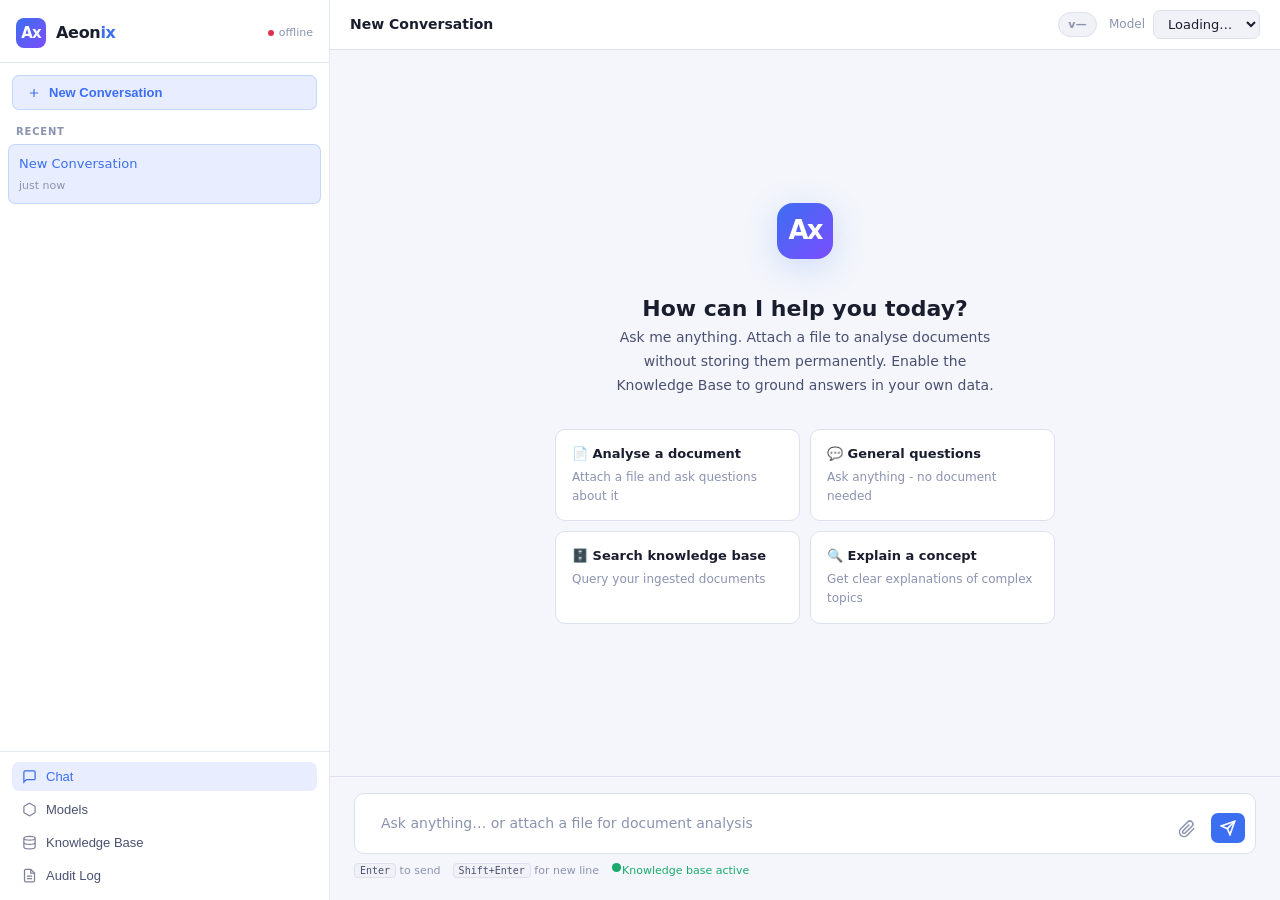
==== crates/maranode-api/src/ui/index.html @ 61156254 "init" ====
<!DOCTYPE html>
<html lang="en">
<head>
<meta charset="UTF-8">
<meta name="viewport" content="width=device-width, initial-scale=1.0">
<title>Maranode</title>
<style>
*, *::before, *::after { box-sizing: border-box; margin: 0; padding: 0; }

:root {
  --bg:         #f4f6fb;
  --sidebar:    #ffffff;
  --surface:    #ffffff;
  --surface2:   #f0f2f7;
  --surface3:   #e8ecf5;
  --border:     #dde1ee;
  --border2:    #e4e8f2;
  --accent:     #3b6ef0;
  --accent-dim: #e8eeff;
  --accent-glow:rgba(59,110,240,0.12);
  --purple:     #7c4dff;
  --purple-dim: #ede8ff;
  --text:       #1a1d2e;
  --text-dim:   #8b93b0;
  --text-mid:   #4a5070;
  --green:      #1aaa6b;
  --green-dim:  rgba(26,170,107,0.10);
  --red:        #e03050;
  --red-dim:    rgba(224,48,80,0.10);
  --yellow:     #d48a00;
  --yellow-dim: rgba(212,138,0,0.10);
  --mono:       'JetBrains Mono','Fira Code','Consolas',monospace;
  --sans:       system-ui,-apple-system,'Segoe UI',sans-serif;
  --r:          10px;
  --r-sm:       7px;
}

body {
  background: var(--bg);
  color: var(--text);
  font-family: var(--sans);
  font-size: 14px;
  line-height: 1.6;
  display: flex;
  height: 100vh;
  overflow: hidden;
}

::-webkit-scrollbar { width: 5px; height: 5px; }
::-webkit-scrollbar-track { background: transparent; }
::-webkit-scrollbar-thumb { background: var(--border); border-radius: 3px; }
::-webkit-scrollbar-thumb:hover { background: var(--border2); filter: brightness(1.4); }

#sidebar {
  width: 330px;
  min-width: 260px;
  background: var(--sidebar);
  border-right: 1px solid var(--border2);
  display: flex;
  flex-direction: column;
  height: 100vh;
  overflow: hidden;
}

#sidebar-brand {
  display: flex;
  align-items: center;
  gap: 10px;
  padding: 18px 16px 14px;
  border-bottom: 1px solid var(--border2);
}
#sidebar-logo {
  width: 30px; height: 30px;
  background: linear-gradient(135deg, var(--accent), var(--purple));
  border-radius: 8px;
  display: flex; align-items: center; justify-content: center;
  font-size: 15px; font-weight: 800; color: #fff;
  letter-spacing: -1px; flex-shrink: 0;
}
#sidebar-brand h1 {
  font-size: 16px; font-weight: 700; color: var(--text); letter-spacing: -0.3px;
}
#sidebar-brand h1 span { color: var(--accent); }
#sidebar-status {
  margin-left: auto; display: flex; align-items: center; gap: 5px;
  font-size: 11px; color: var(--text-dim);
}
#status-dot {
  width: 6px; height: 6px; border-radius: 50%; background: var(--text-dim);
  transition: background 0.3s;
}
#status-dot.ok  { background: var(--green); box-shadow: 0 0 6px var(--green); }
#status-dot.err { background: var(--red); }

#new-chat-btn {
  margin: 12px 12px 8px;
  padding: 9px 14px;
  background: var(--accent-dim);
  border: 1px solid rgba(91,142,247,0.25);
  border-radius: var(--r-sm);
  color: var(--accent);
  font-size: 13px; font-weight: 600;
  cursor: pointer;
  display: flex; align-items: center; gap: 8px;
  transition: background 0.15s, border-color 0.15s;
  width: calc(100% - 24px);
}
#new-chat-btn:hover {
  background: rgba(91,142,247,0.2);
  border-color: rgba(91,142,247,0.4);
}
#new-chat-btn svg { flex-shrink: 0; }

#conv-list-label {
  padding: 6px 16px 4px;
  font-size: 10px; font-weight: 700; letter-spacing: 0.8px;
  text-transform: uppercase; color: var(--text-dim);
}

#conv-list {
  flex: 1; overflow-y: auto; padding: 0 8px 8px;
}

.conv-item {
  padding: 9px 10px;
  border-radius: var(--r-sm);
  cursor: pointer;
  display: grid;
  grid-template-columns: 1fr auto;
  grid-template-rows: auto auto;
  gap: 2px 6px;
  transition: background 0.12s;
  margin-bottom: 2px;
  position: relative;
}
.conv-item:hover { background: var(--surface2); }
.conv-item.active {
  background: var(--accent-dim);
  border: 1px solid rgba(59,110,240,0.2);
}
.conv-title {
  font-size: 13px; font-weight: 500; color: var(--text);
  white-space: nowrap; overflow: hidden; text-overflow: ellipsis;
  grid-column: 1; grid-row: 1;
}
.conv-item.active .conv-title { color: var(--accent); }
.conv-meta {
  font-size: 11px; color: var(--text-dim);
  display: flex; align-items: center; gap: 6px;
  grid-column: 1; grid-row: 2;
}
.conv-del {
  grid-column: 2; grid-row: 1 / 3;
  align-self: center;
  background: none; border: none; cursor: pointer;
  color: var(--text-dim); font-size: 13px; line-height: 1;
  padding: 2px 4px; border-radius: 4px;
  opacity: 0; transition: opacity 0.15s, color 0.15s;
}
.conv-item:hover .conv-del { opacity: 1; }
.conv-del:hover { color: var(--red); }

#sidebar-footer {
  border-top: 1px solid var(--border2);
  padding: 10px 12px;
  display: flex; flex-direction: column; gap: 4px;
}
.sidebar-nav-btn {
  padding: 7px 10px;
  border-radius: var(--r-sm);
  cursor: pointer;
  display: flex; align-items: center; gap: 9px;
  color: var(--text-mid); font-size: 13px;
  background: none; border: none;
  transition: background 0.12s, color 0.12s;
  width: 100%; text-align: left;
}
.sidebar-nav-btn:hover { background: var(--surface2); color: var(--text); }
.sidebar-nav-btn.active { color: var(--accent); background: var(--accent-dim); }
.sidebar-nav-btn svg { opacity: 0.7; flex-shrink: 0; }
.sidebar-nav-btn.active svg { opacity: 1; }

#main {
  flex: 1; display: flex; flex-direction: column; overflow: hidden;
  min-width: 0;
}

#topbar {
  height: 50px; min-height: 50px;
  display: flex; align-items: center;
  padding: 0 20px; gap: 12px;
  background: var(--surface);
  border-bottom: 1px solid var(--border);
  flex-shrink: 0;
}
#topbar-title {
  font-size: 14px; font-weight: 600; color: var(--text);
  flex: 1; min-width: 0; white-space: nowrap; overflow: hidden; text-overflow: ellipsis;
}
#topbar-badges { display: flex; align-items: center; gap: 8px; }
.badge {
  padding: 3px 9px; border-radius: 20px; font-size: 11px; font-weight: 700;
  letter-spacing: 0.3px;
}
.badge.airgap  { background: var(--accent-dim); color: var(--accent); display: none; }
.badge.rag-on  { background: var(--green-dim); color: var(--green); display: none; }
.badge.version { background: var(--surface2); color: var(--text-dim); border: 1px solid var(--border); }
#model-selector-wrap { display: flex; align-items: center; gap: 8px; }
#model-selector-wrap label { font-size: 12px; color: var(--text-dim); white-space: nowrap; }
#topbar-model {
  background: var(--surface2); border: 1px solid var(--border);
  border-radius: var(--r-sm); color: var(--text);
  padding: 5px 10px; font-size: 13px; font-family: inherit;
  outline: none; cursor: pointer;
  transition: border-color 0.15s;
}
#topbar-model:focus { border-color: var(--accent); }


.page { display: none; flex: 1; overflow: hidden; flex-direction: column; }
.page.active { display: flex; }

#page-chat { flex-direction: row; }

#chat-area {
  flex: 1; display: flex; flex-direction: column; overflow: hidden;
}

#messages {
  flex: 1; overflow-y: auto;
  padding: 24px 0;
  display: flex; flex-direction: column; gap: 6px;
}

.msg-row {
  display: flex; padding: 0 24px;
  animation: fadeUp 0.2s ease;
}
@keyframes fadeUp {
  from { opacity: 0; transform: translateY(6px); }
  to   { opacity: 1; transform: translateY(0); }
}
.msg-row.user   { justify-content: flex-end; }
.msg-row.assist { justify-content: flex-start; }

.bubble {
  max-width: 60%; padding: 7px 11px;
  font-size: 13.5px; line-height: 1.45;
  word-break: break-word; white-space: pre-wrap;
  position: relative;
}
.msg-row.user   .bubble {
  background: linear-gradient(135deg, var(--accent), #5b8cff);
  color: #ffffff;
  border-radius: 16px 16px 4px 16px;
  border: none;
  box-shadow: 0 1px 4px rgba(74,144,226,0.18);
}
.msg-row.assist .bubble {
  background: var(--surface);
  color: var(--text);
  border-radius: 16px 16px 16px 4px;
  border: none;
  box-shadow: 0 1px 3px rgba(0,0,0,0.08);
}

.sources {
  margin-top: 10px; padding-top: 10px;
  border-top: 1px solid var(--border);
  display: flex; flex-direction: column; gap: 4px;
}
.source-item {
  font-size: 11px; color: var(--text-dim);
  display: flex; align-items: baseline; gap: 6px;
}
.source-idx {
  background: var(--accent-dim); color: var(--accent);
  border-radius: 4px; padding: 1px 5px; font-size: 10px; font-weight: 700;
  flex-shrink: 0;
}

.status-row {
  display: flex; padding: 0 24px; align-items: center; gap: 10px;
}
.status-bubble {
  background: var(--surface2); border: 1px solid var(--border);
  border-radius: 14px; padding: 7px 12px;
  display: inline-flex; align-items: center; gap: 8px;
  font-size: 13px; color: var(--text-mid);
}
.spinner {
  width: 13px; height: 13px; border-radius: 50%;
  border: 2px solid var(--border);
  border-top-color: var(--accent);
  animation: spin 0.7s linear infinite; flex-shrink: 0;
}
@keyframes spin { to { transform: rotate(360deg); } }
.status-steps, .status-step, .step-dot { display: none; }
.status-step.done, .status-step.active {
  box-shadow: 0 0 6px var(--accent);
  animation: pulse 1s ease-in-out infinite;
}
@keyframes pulse { 0%,100%{opacity:1} 50%{opacity:0.4} }

#input-area {
  flex-shrink: 0; padding: 16px 24px 20px;
  border-top: 1px solid var(--border);
  background: var(--bg);
}

#attachment-bar {
  display: none; align-items: center; gap: 8px;
  padding: 8px 12px; margin-bottom: 10px;
  background: var(--accent-dim); border: 1px solid rgba(91,142,247,0.25);
  border-radius: var(--r-sm); font-size: 13px; color: var(--accent);
}
#attachment-bar.show { display: flex; }
#attachment-bar svg { flex-shrink: 0; opacity: 0.8; }
#attachment-filename { flex: 1; font-weight: 500; }
#attachment-remove {
  background: none; border: none; color: var(--accent);
  cursor: pointer; opacity: 0.6; font-size: 16px; line-height: 1;
  padding: 0 2px; transition: opacity 0.15s;
}
#attachment-remove:hover { opacity: 1; }

#input-box {
  display: flex; gap: 10px; align-items: flex-end;
  background: var(--surface);
  border: 1px solid var(--border);
  border-radius: var(--r);
  padding: 10px 10px 10px 14px;
  transition: border-color 0.2s, box-shadow 0.2s;
}
#input-box:focus-within {
  border-color: var(--accent);
  box-shadow: 0 0 0 3px var(--accent-glow);
}

#chat-input {
  flex: 1; background: none; border: none; outline: none;
  color: var(--text); font-family: inherit; font-size: 14px;
  line-height: 1.5; resize: none; min-height: 24px; max-height: 160px;
}
#chat-input::placeholder { color: var(--text-dim); }

.icon-btn {
  background: none; border: none; cursor: pointer;
  color: var(--text-dim); padding: 5px;
  border-radius: var(--r-sm);
  display: flex; align-items: center; justify-content: center;
  transition: color 0.15s, background 0.15s; flex-shrink: 0;
}
.icon-btn:hover { color: var(--text); background: var(--surface2); }
.icon-btn.active { color: var(--accent); }

#send-btn {
  background: var(--accent); border: none; cursor: pointer;
  color: #fff; padding: 7px 9px;
  border-radius: var(--r-sm);
  display: flex; align-items: center;
  transition: opacity 0.15s, transform 0.1s; flex-shrink: 0;
}
#send-btn:hover  { opacity: 0.88; }
#send-btn:active { transform: scale(0.95); }
#send-btn:disabled { opacity: 0.35; cursor: not-allowed; transform: none; }

#input-hint {
  margin-top: 8px; font-size: 11px; color: var(--text-dim);
  display: flex; align-items: center; gap: 12px;
}
kbd {
  background: var(--surface2); border: 1px solid var(--border);
  border-radius: 4px; padding: 1px 5px; font-size: 10px;
  font-family: var(--mono); color: var(--text-mid);
}

#file-input { display: none; }

.page-inner {
  flex: 1; overflow-y: auto; padding: 28px 32px;
  display: flex; flex-direction: column; gap: 20px;
}
.page-header {
  display: flex; align-items: center; justify-content: space-between;
  flex-shrink: 0;
}
.page-header h2 { font-size: 20px; font-weight: 700; color: var(--text); }
.page-header p  { font-size: 13px; color: var(--text-mid); margin-top: 3px; }

.card {
  background: var(--surface); border: 1px solid var(--border);
  border-radius: var(--r); overflow: hidden;
}
.card-header {
  padding: 14px 18px;
  border-bottom: 1px solid var(--border);
  display: flex; align-items: center; justify-content: space-between;
}
.card-header h3 { font-size: 13px; font-weight: 600; color: var(--text); }
.card-body { padding: 18px; }

table { width: 100%; border-collapse: collapse; font-size: 13px; }
th {
  text-align: left; padding: 10px 14px;
  color: var(--text-dim); font-size: 11px; font-weight: 700;
  text-transform: uppercase; letter-spacing: 0.5px;
  border-bottom: 1px solid var(--border);
  background: var(--surface2);
}
td { padding: 12px 14px; border-bottom: 1px solid var(--border2); vertical-align: middle; }
tr:last-child td { border-bottom: none; }
tr:hover td { background: rgba(255,255,255,0.015); }
.mono { font-family: var(--mono); font-size: 12px; }

input[type=text], textarea, select {
  background: var(--surface2); border: 1px solid var(--border);
  border-radius: var(--r-sm); color: var(--text);
  padding: 9px 12px; font-size: 13px; font-family: inherit; width: 100%;
  outline: none; transition: border-color 0.15s, box-shadow 0.15s;
}
input[type=text]:focus, textarea:focus, select:focus {
  border-color: var(--accent);
  box-shadow: 0 0 0 3px var(--accent-glow);
}
label.field-label {
  font-size: 11px; font-weight: 700; color: var(--text-dim);
  text-transform: uppercase; letter-spacing: 0.6px;
  display: block; margin-bottom: 5px;
}

.btn {
  border: none; border-radius: var(--r-sm);
  padding: 8px 16px; font-size: 13px; font-weight: 600;
  cursor: pointer; display: inline-flex; align-items: center; gap: 7px;
  transition: opacity 0.15s, transform 0.1s;
}
.btn:active { transform: scale(0.97); }
.btn:disabled { opacity: 0.4; cursor: not-allowed; transform: none; }
.btn-primary { background: var(--accent); color: #fff; }
.btn-primary:hover { opacity: 0.88; }
.btn-secondary {
  background: var(--surface2); color: var(--text);
  border: 1px solid var(--border);
}
.btn-secondary:hover { background: var(--surface3); }
.btn-danger { background: transparent; color: var(--red); border: 1px solid var(--red); }
.btn-danger:hover { background: var(--red-dim); }

.tag {
  display: inline-flex; align-items: center;
  padding: 2px 8px; border-radius: 20px;
  font-size: 11px; font-weight: 700; font-family: var(--mono);
  background: var(--surface2); color: var(--text-dim);
  border: 1px solid var(--border);
}
.tag.green  { background: var(--green-dim);  color: var(--green);  border-color: rgba(54,201,138,0.2); }
.tag.blue   { background: var(--accent-dim); color: var(--accent); border-color: rgba(91,142,247,0.2); }
.tag.yellow { background: var(--yellow-dim); color: var(--yellow); border-color: rgba(240,184,74,0.2); }
.tag.red    { background: var(--red-dim);    color: var(--red);    border-color: rgba(240,93,110,0.2); }
.tag.purple { background: var(--purple-dim); color: var(--purple); border-color: rgba(167,123,247,0.2); }

.empty-state {
  text-align: center; padding: 48px 24px;
  display: flex; flex-direction: column; align-items: center; gap: 10px;
}
.empty-state svg { opacity: 0.25; }
.empty-state p { color: var(--text-dim); font-size: 13px; }

#welcome {
  flex: 1; display: flex; flex-direction: column;
  align-items: center; justify-content: center;
  padding: 32px 24px; gap: 32px;
  text-align: center;
}
#welcome-logo {
  width: 56px; height: 56px;
  background: linear-gradient(135deg, var(--accent), var(--purple));
  border-radius: 16px;
  display: flex; align-items: center; justify-content: center;
  font-size: 26px; font-weight: 900; color: #fff; letter-spacing: -2px;
  box-shadow: 0 8px 32px rgba(91,142,247,0.25);
}
#welcome h2 { font-size: 22px; font-weight: 700; color: var(--text); }
#welcome p  { font-size: 14px; color: var(--text-mid); max-width: 380px; line-height: 1.7; }
#welcome-suggestions {
  display: grid; grid-template-columns: 1fr 1fr; gap: 10px; max-width: 500px; width: 100%;
}
.suggestion {
  background: var(--surface); border: 1px solid var(--border);
  border-radius: var(--r); padding: 14px 16px;
  text-align: left; cursor: pointer;
  transition: border-color 0.15s, background 0.15s;
  display: flex; flex-direction: column; gap: 3px;
}
.suggestion:hover { border-color: var(--accent); background: var(--surface2); }
.suggestion strong { font-size: 13px; color: var(--text); font-weight: 600; }
.suggestion span   { font-size: 12px; color: var(--text-dim); }

#rag-drop-zone {
  border: 2px dashed var(--border); border-radius: var(--r);
  padding: 28px 20px; text-align: center; cursor: pointer;
  transition: border-color 0.15s, background 0.15s;
  position: relative;
}
#rag-drop-zone:hover, #rag-drop-zone.drag-over {
  border-color: var(--accent); background: var(--accent-glow);
}
#rag-drop-zone.has-file { border-color: var(--green); background: var(--green-dim); }

#toast {
  position: fixed; bottom: 24px; right: 24px; z-index: 999;
  padding: 11px 18px; border-radius: var(--r);
  font-size: 13px; font-weight: 600;
  background: var(--surface); border: 1px solid var(--border);
  color: var(--text); max-width: 320px;
  opacity: 0; transform: translateY(10px);
  transition: opacity 0.2s, transform 0.2s;
  pointer-events: none;
  box-shadow: 0 4px 20px rgba(59,110,240,0.15);
  display: flex; align-items: center; gap: 10px;
}
#toast.show { opacity: 1; transform: translateY(0); }
#toast.ok  { border-color: var(--green); }
#toast.err { border-color: var(--red); color: var(--red); }
#toast-dot { width: 8px; height: 8px; border-radius: 50%; background: var(--text-dim); flex-shrink: 0; }
#toast.ok  #toast-dot { background: var(--green); }
#toast.err #toast-dot { background: var(--red); }

/* RAG disabled banner */
.info-banner {
  padding: 14px 18px; border-radius: var(--r);
  display: flex; align-items: flex-start; gap: 12px;
  font-size: 13px; line-height: 1.6;
}
.info-banner.warning {
  background: var(--yellow-dim); border: 1px solid rgba(240,184,74,0.2); color: var(--yellow);
}
.info-banner svg { flex-shrink: 0; margin-top: 1px; }

/* Audit event colors */
.evt { font-family: var(--mono); font-size: 11px; }
</style>
</head>
<body>

<aside id="sidebar">
  <div id="sidebar-brand">
    <div id="sidebar-logo">Ax</div>
    <h1>Aeon<span>ix</span></h1>
    <div id="sidebar-status">
      <div id="status-dot"></div>
      <span id="status-text">…</span>
    </div>
  </div>

  <button id="new-chat-btn" onclick="newConversation()">
    <svg width="14" height="14" fill="none" stroke="currentColor" stroke-width="2" viewBox="0 0 24 24"><path d="M12 5v14M5 12h14"/></svg>
    New Conversation
  </button>

  <div id="conv-list-label">Recent</div>
  <div id="conv-list"></div>

  <div id="sidebar-footer">
    <button class="sidebar-nav-btn active" id="nav-chat" onclick="showPage('chat',this)">
      <svg width="15" height="15" fill="none" stroke="currentColor" stroke-width="2" viewBox="0 0 24 24"><path d="M21 15a2 2 0 01-2 2H7l-4 4V5a2 2 0 012-2h14a2 2 0 012 2z"/></svg>
      Chat
    </button>
    <button class="sidebar-nav-btn" id="nav-models" onclick="showPage('models',this)">
      <svg width="15" height="15" fill="none" stroke="currentColor" stroke-width="2" viewBox="0 0 24 24"><path d="M21 16V8a2 2 0 00-1-1.73l-7-4a2 2 0 00-2 0l-7 4A2 2 0 003 8v8a2 2 0 001 1.73l7 4a2 2 0 002 0l7-4A2 2 0 0021 16z"/></svg>
      Models
    </button>
    <button class="sidebar-nav-btn" id="nav-rag" onclick="showPage('rag',this)">
      <svg width="15" height="15" fill="none" stroke="currentColor" stroke-width="2" viewBox="0 0 24 24"><ellipse cx="12" cy="5" rx="9" ry="3"/><path d="M21 12c0 1.66-4 3-9 3s-9-1.34-9-3"/><path d="M3 5v14c0 1.66 4 3 9 3s9-1.34 9-3V5"/></svg>
      Knowledge Base
    </button>
    <button class="sidebar-nav-btn" id="nav-audit" onclick="showPage('audit',this)">
      <svg width="15" height="15" fill="none" stroke="currentColor" stroke-width="2" viewBox="0 0 24 24"><path d="M14 2H6a2 2 0 00-2 2v16a2 2 0 002 2h12a2 2 0 002-2V8z"/><polyline points="14,2 14,8 20,8"/><line x1="16" y1="13" x2="8" y2="13"/><line x1="16" y1="17" x2="8" y2="17"/></svg>
      Audit Log
    </button>
  </div>
</aside>

<div id="main">

  <div id="topbar">
    <div id="topbar-title">New Conversation</div>
    <div id="topbar-badges">
      <span id="badge-airgap" class="badge airgap">AIR-GAP</span>
      <span id="badge-rag"    class="badge rag-on">RAG</span>
      <span id="badge-ver"    class="badge version">v—</span>
    </div>
    <div id="model-selector-wrap">
      <label for="topbar-model">Model</label>
      <select id="topbar-model"><option value="">Loading…</option></select>
    </div>
  </div>

  <div class="page active" id="page-chat">
    <div id="chat-area">
      <div id="messages"></div>

      <div id="input-area">
        <div id="attachment-bar">
          <svg width="14" height="14" fill="none" stroke="currentColor" stroke-width="2" viewBox="0 0 24 24"><path d="M21.44 11.05l-9.19 9.19a6 6 0 01-8.49-8.49l9.19-9.19a4 4 0 015.66 5.66l-9.2 9.19a2 2 0 01-2.83-2.83l8.49-8.48"/></svg>
          <span id="attachment-filename"></span>
          <button id="attachment-remove" onclick="clearAttachment()" title="Remove">✕</button>
        </div>
        <div id="input-box">
          <textarea id="chat-input" rows="1"
            placeholder="Ask anything… or attach a file for document analysis"></textarea>
          <input type="file" id="file-input" accept=".txt,.md,.csv,.log,.rst,.pdf">
          <button class="icon-btn" id="attach-btn" title="Attach a file for this message"
            onclick="document.getElementById('file-input').click()">
            <svg width="18" height="18" fill="none" stroke="currentColor" stroke-width="2" viewBox="0 0 24 24"><path d="M21.44 11.05l-9.19 9.19a6 6 0 01-8.49-8.49l9.19-9.19a4 4 0 015.66 5.66l-9.2 9.19a2 2 0 01-2.83-2.83l8.49-8.48"/></svg>
          </button>
          <button id="send-btn" onclick="sendMessage()" title="Send (Enter)">
            <svg width="16" height="16" fill="none" stroke="currentColor" stroke-width="2.5" viewBox="0 0 24 24"><line x1="22" y1="2" x2="11" y2="13"/><polygon points="22,2 15,22 11,13 2,9"/></svg>
          </button>
        </div>
        <div id="input-hint">
          <span><kbd>Enter</kbd> to send</span>
          <span><kbd>Shift+Enter</kbd> for new line</span>
          <span id="rag-hint" style="color:var(--green);display:none">
            <svg width="11" height="11" fill="currentColor" viewBox="0 0 24 24"><circle cx="12" cy="12" r="10"/></svg>
            Knowledge base active
          </span>
        </div>
      </div>
    </div>
  </div>

  <div class="page" id="page-models">
    <div class="page-inner">
      <div class="page-header">
        <div>
          <h2>Installed Models</h2>
          <p>Models are stored locally. Nothing is downloaded automatically.</p>
        </div>
        <button class="btn btn-secondary" onclick="loadModels()">
          <svg width="13" height="13" fill="none" stroke="currentColor" stroke-width="2" viewBox="0 0 24 24"><polyline points="23 4 23 10 17 10"/><path d="M20.49 15a9 9 0 11-2.12-9.36L23 10"/></svg>
          Refresh
        </button>
      </div>
      <div class="card">
        <table>
          <thead><tr>
            <th>Model</th><th>Type</th><th>Size</th><th>Quantization</th>
            <th>SHA-256</th><th>Imported</th><th></th>
          </tr></thead>
          <tbody id="models-tbody">
            <tr><td colspan="7"><div class="empty-state"><p>Loading…</p></div></td></tr>
          </tbody>
        </table>
      </div>
      <div class="card">
        <div class="card-header"><h3>Import a model</h3></div>
        <div class="card-body">
          <p style="font-size:13px;color:var(--text-mid);line-height:1.7">
            Models must be in GGUF format. Import from a local file using the CLI:
          </p>
          <pre style="margin-top:10px;padding:12px 14px;background:var(--surface2);border:1px solid var(--border);border-radius:var(--r-sm);font-family:var(--mono);font-size:12px;color:var(--accent);overflow-x:auto"># Language model (default)
maranode model import /path/to/model.gguf --name mymodel --tag latest

# Embedding model
maranode model import /path/to/bge-m3.gguf --name bge-m3 --tag latest --type embedding</pre>
        </div>
      </div>
    </div>
  </div>

  <div class="page" id="page-rag">
    <div class="page-inner">
      <div class="page-header">
        <div>
          <h2>Knowledge Base</h2>
          <p>Upload documents to ground AI answers in your own content.</p>
        </div>
        <button class="btn btn-secondary" onclick="loadCollections()">
          <svg width="13" height="13" fill="none" stroke="currentColor" stroke-width="2" viewBox="0 0 24 24"><polyline points="23 4 23 10 17 10"/><path d="M20.49 15a9 9 0 11-2.12-9.36L23 10"/></svg>
          Refresh
        </button>
      </div>

      <div id="rag-disabled-banner" class="info-banner warning" style="display:none">
        <svg width="18" height="18" fill="none" stroke="currentColor" stroke-width="2" viewBox="0 0 24 24"><circle cx="12" cy="12" r="10"/><line x1="12" y1="8" x2="12" y2="12"/><line x1="12" y1="16" x2="12.01" y2="16"/></svg>
        <span>Knowledge Base is not enabled on this server. Restart the daemon with <code style="font-family:var(--mono);background:rgba(0,0,0,0.2);padding:1px 5px;border-radius:4px">--rag</code> or set <code style="font-family:var(--mono);background:rgba(0,0,0,0.2);padding:1px 5px;border-radius:4px">rag.enabled = true</code> in your config file.</span>
      </div>

      <div id="rag-content" style="display:flex;flex-direction:column;gap:20px">
        <div style="display:grid;grid-template-columns:1fr 1fr;gap:20px;align-items:start">
          <div style="display:flex;flex-direction:column;gap:14px">
            <div class="card">
              <div class="card-header"><h3>Add Document</h3></div>
              <div class="card-body" style="display:flex;flex-direction:column;gap:14px">
                <div>
                  <label class="field-label">Collection</label>
                  <input type="text" id="rag-collection" placeholder="default">
                </div>
                <div>
                  <label class="field-label">Source label <span style="font-weight:400;text-transform:none;font-size:11px;color:var(--text-dim)">(optional)</span></label>
                  <input type="text" id="rag-source" placeholder="e.g. annual-report-2024.pdf">
                </div>
                <div>
                  <label class="field-label">File <span style="font-weight:400;text-transform:none;font-size:11px;color:var(--text-dim)">.txt · .md · .csv · .pdf</span></label>
                  <input type="file" id="rag-file-input" accept=".txt,.md,.csv,.log,.rst,.pdf" style="display:none">
                  <div id="rag-drop-zone" onclick="document.getElementById('rag-file-input').click()">
                    <div style="font-size:22px;margin-bottom:8px;opacity:0.4">📄</div>
                    <div id="rag-file-label" style="font-size:13px;color:var(--text-mid)">Click to choose a file, or drag & drop</div>
                    <div style="font-size:11px;color:var(--text-dim);margin-top:4px">Supported: .txt, .md, .csv, .log, .rst, .pdf</div>
                  </div>
                </div>
                <div>
                  <label class="field-label">Or paste text</label>
                  <textarea id="rag-text-input" rows="4" placeholder="Paste document text here…"
                    style="font-family:var(--mono);font-size:12px;resize:vertical"></textarea>
                </div>
                <button class="btn btn-primary" id="rag-ingest-btn" onclick="ingestDocument()">
                  <svg width="13" height="13" fill="none" stroke="currentColor" stroke-width="2.5" viewBox="0 0 24 24"><line x1="12" y1="5" x2="12" y2="19"/><line x1="5" y1="12" x2="19" y2="12"/></svg>
                  Add to Knowledge Base
                </button>
              </div>
            </div>
          </div>
          <div>
            <div class="card">
              <div class="card-header"><h3>Collections</h3></div>
              <table>
                <thead><tr>
                  <th>Name</th><th>Documents</th><th>Chunks</th><th>Embedding Model</th>
                </tr></thead>
                <tbody id="rag-collections-tbody">
                  <tr><td colspan="4"><div class="empty-state"><p>Loading…</p></div></td></tr>
                </tbody>
              </table>
            </div>
          </div>
        </div>
      </div>
    </div>
  </div>


  <div class="page" id="page-audit">
    <div class="page-inner">
      <div class="page-header">
        <div>
          <h2>Audit Log</h2>
          <p>Audit log uses an HMAC chain per entry.</p>
        </div>
        <div style="display:flex;gap:10px;align-items:center">
          <select id="audit-limit" onchange="loadAudit()" style="width:auto">
            <option value="50">Last 50</option>
            <option value="100" selected>Last 100</option>
            <option value="250">Last 250</option>
            <option value="500">Last 500</option>
          </select>
          <button class="btn btn-secondary" onclick="loadAudit()">Refresh</button>
        </div>
      </div>
      <div class="card">
        <table>
          <thead><tr>
            <th>#</th><th>Time</th><th>Actor</th><th>Event</th><th>Detail</th>
          </tr></thead>
          <tbody id="audit-tbody">
            <tr><td colspan="5"><div class="empty-state"><p>Loading…</p></div></td></tr>
          </tbody>
        </table>
      </div>
    </div>
  </div>

</div><!-- /#main -->

<div id="toast"><div id="toast-dot"></div><span id="toast-msg"></span></div>

<script>

const $ = id => document.getElementById(id);
let ragAvailable = false;

function toast(msg, type = '') {
  const el = $('toast');
  $('toast-msg').textContent = msg;
  el.className = 'show ' + type;
  clearTimeout(el._t);
  el._t = setTimeout(() => el.className = '', 3200);
}

function esc(s) {
  return String(s ?? '').replace(/&/g,'&amp;').replace(/</g,'&lt;').replace(/>/g,'&gt;');
}

function relTime(iso) {
  const s = Math.floor((Date.now() - new Date(iso)) / 1000);
  if (s < 60)   return 'just now';
  if (s < 3600) return Math.floor(s/60) + 'm ago';
  if (s < 86400)return Math.floor(s/3600) + 'h ago';
  return new Date(iso).toLocaleDateString();
}

function fmtTime(iso) {
  return new Date(iso).toLocaleString(undefined, {
    month:'short', day:'2-digit',
    hour:'2-digit', minute:'2-digit', second:'2-digit', hour12:false
  });
}

async function apiFetch(path, opts = {}) {
  const res = await fetch(path, opts);
  if (!res.ok) {
    const j = await res.json().catch(() => ({}));
    throw new Error(j?.error?.message || `HTTP ${res.status}`);
  }
  return res;
}


function showPage(name, btn) {
  document.querySelectorAll('.page').forEach(p => p.classList.remove('active'));
  document.querySelectorAll('.sidebar-nav-btn').forEach(b => b.classList.remove('active'));
  $('page-' + name).classList.add('active');
  if (btn) btn.classList.add('active');
  if (name === 'models') loadModels();
  if (name === 'audit')  loadAudit();
  if (name === 'rag')    loadCollections();
}

async function checkHealth() {
  try {
    const d = await (await apiFetch('/health')).json();
    $('status-dot').className = 'ok';
    $('status-text').textContent = 'online';
    $('badge-ver').textContent = 'v' + (d.version || '?');
    if (d.air_gap) $('badge-airgap').style.display = '';
  } catch {
    $('status-dot').className = 'err';
    $('status-text').textContent = 'offline';
  }
  // detect rag
  try {
    const r = await fetch('/v1/rag/collections');
    ragAvailable = r.status !== 501;
  } catch { ragAvailable = false; }

  if (ragAvailable) {
    $('badge-rag').style.display = '';
    $('rag-hint').style.display = 'inline-flex';
  } else {
    $('badge-rag').style.display = 'none';
    $('rag-hint').style.display = 'none';
  }
}

async function loadModels() {
  const tbody = $('models-tbody');
  tbody.innerHTML = '<tr><td colspan="7"><div class="empty-state"><p>Loading…</p></div></td></tr>';

  try {
    const d = await (await apiFetch('/v1/models/details')).json();

    // split by type
    const llms   = d.filter(m => !m.model_type || m.model_type === 'llm');
    const embeds = d.filter(m => m.model_type === 'embedding');

    // populate chat model selector. llm only
    const sel = $('topbar-model');
    const cur = sel.value;
    sel.innerHTML = '';
    if (!llms.length) {
      sel.innerHTML = '<option value="">No LLM models installed</option>';
    } else {
      llms.forEach(m => {
        const o = document.createElement('option');
        o.value = m.id || `${m.name}:${m.tag}`;
        o.textContent = `${m.name}:${m.tag}`;
        if (o.value === cur) o.selected = true;
        sel.appendChild(o);
      });
    }

    if (!d.length) {
      tbody.innerHTML = `<tr><td colspan="7"><div class="empty-state">
        <svg width="40" height="40" fill="none" stroke="currentColor" stroke-width="1.5" viewBox="0 0 24 24"><path d="M21 16V8a2 2 0 00-1-1.73l-7-4a2 2 0 00-2 0l-7 4A2 2 0 003 8v8a2 2 0 001 1.73l7 4a2 2 0 002 0l7-4A2 2 0 0021 16z"/></svg>
        <p>No models installed. Use the CLI to import a GGUF model.</p>
      </div></td></tr>`;
      return;
    }

    const modelRow = m => {
      const typeLabel = m.model_type === 'embedding' ? 'embedding' : 'llm';
      const typeColor = m.model_type === 'embedding' ? 'var(--purple)' : 'var(--accent)';
      return `
      <tr>
        <td><strong style="color:var(--text)">${esc(m.name)}</strong> <span class="tag blue">${esc(m.tag)}</span></td>
        <td><span style="font-size:11px;font-weight:600;color:${typeColor}">${typeLabel}</span></td>
        <td style="color:var(--text-mid)">${esc(m.size_human || '—')}</td>
        <td>${m.quantization ? `<span class="tag green">${esc(m.quantization)}</span>` : '<span class="tag">—</span>'}</td>
        <td class="mono" title="${esc(m.sha256)}" style="color:var(--text-dim)">${esc((m.sha256||'').slice(0,16))}…</td>
        <td style="color:var(--text-dim);font-size:12px">${fmtTime(m.imported_at)}</td>
        <td><button class="btn btn-danger" style="padding:4px 10px;font-size:12px"
            onclick="removeModel(${JSON.stringify(m.id || m.name+':'+m.tag)})">Remove</button></td>
      </tr>`;
    };

    let html = '';
    if (llms.length) {
      html += `<tr><td colspan="7" style="padding:12px 16px 6px;color:var(--text-dim);font-size:11px;text-transform:uppercase;letter-spacing:.08em;border-bottom:1px solid var(--border)">Language Models</td></tr>`;
      html += llms.map(modelRow).join('');
    }
    if (embeds.length) {
      html += `<tr><td colspan="7" style="padding:16px 16px 6px;color:var(--text-dim);font-size:11px;text-transform:uppercase;letter-spacing:.08em;border-bottom:1px solid var(--border)">Embedding Models</td></tr>`;
      html += embeds.map(modelRow).join('');
    }
    tbody.innerHTML = html;
  } catch (e) {
    tbody.innerHTML = `<tr><td colspan="7"><div class="empty-state"><p>Error: ${esc(e.message)}</p></div></td></tr>`;
  }
}

async function removeModel(id) {
  if (!confirm(`Remove "${id}"? This cannot be undone.`)) return;
  try {
    await apiFetch('/v1/models/' + encodeURIComponent(id), { method: 'DELETE' });
    toast('Model removed', 'ok');
    loadModels();
  } catch (e) { toast('Error: ' + e.message, 'err'); }
}

const STORAGE_KEY = 'maranode_conversations';
const MAX_STORED  = 50; // keep last 50 conversations in localStorage

let conversations = [];
let activeConvId  = null;

function saveConversations() {
  try {
    const toSave = conversations.slice(0, MAX_STORED).map(c => ({
      ...c,
      messages: c.messages.slice(-100), // keep last 100 messages per conv
    }));
    localStorage.setItem(STORAGE_KEY, JSON.stringify(toSave));
  } catch (e) {
    console.warn('Could not save chat history to localStorage:', e);
  }
}

function loadConversations() {
  try {
    const raw = localStorage.getItem(STORAGE_KEY);
    if (!raw) return [];
    const parsed = JSON.parse(raw);
    return parsed.map(c => ({ ...c, created: new Date(c.created) }));
  } catch (e) {
    console.warn('Could not load chat history:', e);
    return [];
  }
}

function newConversation() {
  const id = Date.now();
  conversations.unshift({ id, title: 'New Conversation', messages: [], created: new Date() });
  saveConversations();
  setActiveConv(id);
  renderConvList();
  $('messages').innerHTML = '';
  showWelcome();
  $('topbar-title').textContent = 'New Conversation';
}

function setActiveConv(id) {
  activeConvId = id;
  renderConvList();
}

function getConv() {
  return conversations.find(c => c.id === activeConvId);
}

function deleteConversation(id, e) {
  e.stopPropagation();
  if (!confirm('Delete this conversation? This cannot be undone.')) return;
  conversations = conversations.filter(c => c.id !== id);
  saveConversations();
  if (activeConvId === id) {
    if (conversations.length) {
      switchConv(conversations[0].id);
    } else {
      newConversation();
    }
  } else {
    renderConvList();
  }
}

function renderConvList() {
  const list = $('conv-list');
  if (!conversations.length) {
    list.innerHTML = `<div style="padding:12px 10px;font-size:12px;color:var(--text-dim);text-align:center">No conversations yet</div>`;
    return;
  }
  list.innerHTML = conversations.map(c => `
    <div class="conv-item ${c.id === activeConvId ? 'active' : ''}"
         onclick="switchConv(${c.id})">
      <div class="conv-title">${esc(c.title)}</div>
      <div class="conv-meta">${relTime(c.created)}</div>
      <button class="conv-del" onclick="deleteConversation(${c.id}, event)" title="Delete">✕</button>
    </div>`).join('');
}

function switchConv(id) {
  const conv = conversations.find(c => c.id === id);
  if (!conv) return;
  activeConvId = id;
  renderConvList();
  $('topbar-title').textContent = conv.title;
  renderMessages(conv);
}

function renderMessages(conv) {
  const wrap = $('messages');
  if (!conv.messages.length) { showWelcome(); return; }
  wrap.innerHTML = '';
  conv.messages.forEach(m => appendBubble(m.role, m.display || m.content, m.sources));
  wrap.scrollTop = wrap.scrollHeight;
}

function showWelcome() {
  $('messages').innerHTML = `
    <div id="welcome">
      <div id="welcome-logo">Ax</div>
      <div>
        <h2>How can I help you today?</h2>
        <p>Ask me anything. Attach a file to analyse documents without storing them permanently. Enable the Knowledge Base to ground answers in your own data.</p>
      </div>
      <div id="welcome-suggestions">
        <div class="suggestion" onclick="quickSend('Summarise the key points of an uploaded document')">
          <strong>📄 Analyse a document</strong>
          <span>Attach a file and ask questions about it</span>
        </div>
        <div class="suggestion" onclick="quickSend('What can you help me with?')">
          <strong>💬 General questions</strong>
          <span>Ask anything - no document needed</span>
        </div>
        <div class="suggestion" onclick="quickSend('What information is in the knowledge base?')">
          <strong>🗄️ Search knowledge base</strong>
          <span>Query your ingested documents</span>
        </div>
        <div class="suggestion" onclick="quickSend('Explain this to me in simple terms:')">
          <strong>🔍 Explain a concept</strong>
          <span>Get clear explanations of complex topics</span>
        </div>
      </div>
    </div>`;
}

function quickSend(text) {
  $('chat-input').value = text;
  sendMessage();
}

let attachedFile = null;

$('file-input').addEventListener('change', function() {
  const f = this.files[0];
  if (!f) return;
  attachedFile = f;
  $('attachment-filename').textContent = f.name;
  $('attachment-bar').classList.add('show');
  $('attach-btn').classList.add('active');
});

function clearAttachment() {
  attachedFile = null;
  $('file-input').value = '';
  $('attachment-bar').classList.remove('show');
  $('attach-btn').classList.remove('active');
}

function appendBubble(role, content, sources) {
  const wrap = $('messages');
  // remove welcome screen if present
  const welcome = document.getElementById('welcome');
  if (welcome) welcome.remove();

  const row = document.createElement('div');
  row.className = 'msg-row ' + (role === 'user' ? 'user' : 'assist');

  let sourcesHtml = '';
  if (sources?.length) {
    sourcesHtml = `<div class="sources">` +
      sources.map(s => `<div class="source-item">
        <span class="source-idx">${s.index}</span>
        <span>${esc(s.source)} <span style="opacity:0.5">${s.score.toFixed(3)}</span></span>
      </div>`).join('') + `</div>`;
  }

  row.innerHTML = `<div class="bubble"><div>${esc(content)}</div>${sourcesHtml}</div>`;
  wrap.appendChild(row);
  wrap.scrollTop = wrap.scrollHeight;
  return row.querySelector('.bubble');
}

function showStatusBubble() {
  const wrap = $('messages');
  const welcome = document.getElementById('welcome');
  if (welcome) welcome.remove();

  const row = document.createElement('div');
  row.className = 'msg-row assist';
  row.id = 'status-indicator';
  row.innerHTML = `<div class="status-bubble">
    <div class="spinner"></div>
    <span>Thinking…</span>
  </div>`;
  wrap.appendChild(row);
  wrap.scrollTop = wrap.scrollHeight;
  return row;
}

function advanceStep() { }

function removeStatus() {
  const el = $('status-indicator');
  if (el) el.remove();
}

async function sendMessage() {
  const input   = $('chat-input');
  const model   = $('topbar-model').value;
  const prompt  = input.value.trim();

  if (!prompt && !attachedFile) return;
  if (!model) { toast('Select a model first', 'err'); return;  }

  if (!activeConvId) newConversation();
  const conv = getConv();

  input.value = '';
  input.style.height = '';
  $('send-btn').disabled = true;

  const file = attachedFile;
  if (file) clearAttachment();

  const statusEl = showStatusBubble();
  let stepIdx = 0;

  let inlinePrefix = '';
  if (file) {
    try {
      const form = new FormData();
      form.append('file', file, file.name);
      const res = await fetch('/v1/rag/extract', { method: 'POST', body: form });
      if (!res.ok) {
        const j = await res.json().catch(() => ({}));
        throw new Error(j?.error?.message || `HTTP ${res.status}`);
      }
      const d = await res.json();
      // truncate to ~8000 chars (~2000 tokens) so the full prompt fits inside
      // the model's 4096-token context window (leaves room for history + reply).
      const MAX_FILE_CHARS = 8000;
      const rawText = d.text || '';
      const truncated = rawText.length > MAX_FILE_CHARS;
      const fileText = truncated
        ? rawText.slice(0, MAX_FILE_CHARS) + `\n\n[… truncated - document is ${d.chars?.toLocaleString() ?? rawText.length} chars, showing first ${MAX_FILE_CHARS.toLocaleString()} …]`
        : rawText;
      inlinePrefix = `[Attached file: ${d.filename}]\n\n${fileText}\n\n---\n\n`;
      advanceStep(stepIdx++);
    } catch (e) {
      removeStatus();
      toast('Could not read file: ' + e.message, 'err');
      $('send-btn').disabled = false;
      return;
    }
  }

  const displayText = prompt || `[Analysing ${file?.name}]`;
  appendBubble('user', displayText);
  conv.messages.push({ role: 'user', content: inlinePrefix + (prompt || ''), display: displayText });
  if (conv.messages.length === 1) {
    conv.title = displayText.slice(0, 50);
    $('topbar-title').textContent = conv.title;
    renderConvList();
  }
  saveConversations();

  if (ragAvailable) advanceStep(stepIdx++);
  const body = {
    model,
    messages: conv.messages
      .filter(m => m.role === 'user' || m.role === 'assistant')
      .map(m => ({ role: m.role, content: m.content })),
    stream: false,
  };


  try {
    const res = await apiFetch('/v1/chat/completions', {
      method: 'POST',
      headers: { 'Content-Type': 'application/json' },
      body: JSON.stringify(body),
    });
    const data = await res.json();
    const reply   = data.choices?.[0]?.message?.content || '[no response]';
    const sources = data.sources || [];

    removeStatus();
    appendBubble('assistant', reply, sources);
    conv.messages.push({ role: 'assistant', content: reply, sources });
    saveConversations();
  } catch (e) {
    removeStatus();
    appendBubble('assistant', '⚠ ' + e.message);
    toast(e.message, 'err');
  } finally {
    $('send-btn').disabled = false;
    input.focus();
  }
}

$('chat-input').addEventListener('keydown', e => {
  if (e.key === 'Enter' && !e.shiftKey) { e.preventDefault(); sendMessage(); }
});
$('chat-input').addEventListener('input', function() {
  this.style.height = '';
  this.style.height = Math.min(this.scrollHeight, 160) + 'px';
});


document.getElementById('rag-file-input').addEventListener('change', function() {
  const f = this.files[0];
  const zone = $('rag-drop-zone');
  if (f) {
    $('rag-file-label').textContent = f.name;
    zone.classList.add('has-file');
  } else {
    $('rag-file-label').textContent = 'Click to choose a file, or drag & drop';
    zone.classList.remove('has-file');
  }
});

const ragZone = $('rag-drop-zone');
ragZone.addEventListener('dragover', e => { e.preventDefault(); ragZone.classList.add('drag-over'); });
ragZone.addEventListener('dragleave', () => ragZone.classList.remove('drag-over'));
ragZone.addEventListener('drop', e => {
  e.preventDefault(); ragZone.classList.remove('drag-over');
  const f = e.dataTransfer.files[0];
  if (!f) return;
  const dt = new DataTransfer(); dt.items.add(f);
  $('rag-file-input').files = dt.files;
  $('rag-file-label').textContent = f.name;
  ragZone.classList.add('has-file');
});

async function loadCollections() {
  const tbody = $('rag-collections-tbody');
  tbody.innerHTML = '<tr><td colspan="4"><div class="empty-state"><p>Loading…</p></div></td></tr>';
  try {
    const data = await (await apiFetch('/v1/rag/collections')).json();
    $('rag-disabled-banner').style.display = 'none';
    $('rag-content').style.display = '';
    if (!data.length) {
      tbody.innerHTML = `<tr><td colspan="4"><div class="empty-state">
        <p>No collections yet. Add a document to get started.</p>
      </div></td></tr>`;
      return;
    }
    tbody.innerHTML = data.map(c => `<tr>
      <td><strong style="color:var(--text)">${esc(c.name)}</strong></td>
      <td style="color:var(--text-mid)">${esc(c.documents)}</td>
      <td style="color:var(--text-mid)">${esc(c.chunks)}</td>
      <td class="mono" style="font-size:11px;color:var(--text-dim)">${esc(c.embedding_model)}</td>
    </tr>`).join('');
  } catch (e) {
    if (e.message.includes('501') || e.message.includes('not enabled')) {
      $('rag-disabled-banner').style.display = '';
      $('rag-content').style.display = 'none';
    } else {
      tbody.innerHTML = `<tr><td colspan="4"><div class="empty-state"><p>Error: ${esc(e.message)}</p></div></td></tr>`;
    }
  }
}

async function ingestDocument() {
  const collection = $('rag-collection').value.trim() || 'default';
  const source     = $('rag-source').value.trim();
  const file       = $('rag-file-input').files[0];
  const text       = $('rag-text-input').value.trim();

  if (!file && !text) { toast('Choose a file or paste text', 'err'); return; }

  const btn = $('rag-ingest-btn');
  btn.disabled = true;
  btn.innerHTML = '<div class="spinner" style="width:12px;height:12px;border-width:2px"></div> Adding…';

  try {
    let data;
    if (file) {
      const form = new FormData();
      form.append('file', file, file.name);
      form.append('collection', collection);
      if (source) form.append('source', source);
      const res = await fetch('/v1/rag/documents/upload', { method: 'POST', body: form });
      if (!res.ok) { const j = await res.json().catch(()=>({})); throw new Error(j?.error?.message || `HTTP ${res.status}`); }
      data = await res.json();
    } else {
      data = await (await apiFetch('/v1/rag/documents', {
        method: 'POST',
        headers: { 'Content-Type': 'application/json' },
        body: JSON.stringify({ collection, source: source || 'pasted-text', text }),
      })).json();
    }
    toast(`Added to "${data.collection}" - ${data.chunks} chunks indexed`, 'ok');
    $('rag-source').value = '';
    $('rag-text-input').value = '';
    $('rag-file-input').value = '';
    $('rag-file-label').textContent = 'Click to choose a file, or drag & drop';
    $('rag-drop-zone').classList.remove('has-file');
    loadCollections();
  } catch (e) {
    toast('Failed: ' + e.message, 'err');
  } finally {
    btn.disabled = false;
    btn.innerHTML = '<svg width="13" height="13" fill="none" stroke="currentColor" stroke-width="2.5" viewBox="0 0 24 24"><line x1="12" y1="5" x2="12" y2="19"/><line x1="5" y1="12" x2="19" y2="12"/></svg> Add to Knowledge Base';
  }
}


function auditSummary(ev) {
  if (!ev) return '';
  switch (ev.event) {
    case 'daemon_start':      return `v${esc(ev.version)} · air_gap=${ev.air_gap}`;
    case 'daemon_stop':       return esc(ev.reason);
    case 'model_imported':    return `${esc(ev.model?.name)}:${esc(ev.model?.tag)} · ${Math.round((ev.size_bytes||0)/1048576)}MB`;
    case 'model_removed':     return `${esc(ev.model?.name)}:${esc(ev.model?.tag)}`;
    case 'inference_start':   return `${esc(ev.model?.name)}:${esc(ev.model?.tag)}`;
    case 'inference_complete':return `${esc(ev.tokens_in)}->${esc(ev.tokens_out)} tokens · ${esc(ev.duration_ms)}ms`;
    case 'inference_failed':  return esc(ev.reason);
    case 'rag_document_ingested': return `${esc(ev.source)} -> ${esc(ev.collection)} (${esc(ev.chunks)} chunks)`;
    case 'rag_retrieval':     return `${esc(ev.collection)} · ${esc(ev.hits)} hits`;
    case 'audit_verified':    return `${esc(ev.entries)} entries · ok=${ev.ok}`;
    default: return esc(JSON.stringify(ev).slice(0, 80));
  }
}

function eventTagClass(type) {
  const map = {
    daemon_start:'green', daemon_stop:'yellow',
    model_imported:'blue', model_removed:'yellow',
    inference_complete:'green', inference_failed:'red',
    rag_document_ingested:'purple', rag_retrieval:'blue',
    audit_verified:'green',
  };
  return map[type] || '';
}

async function loadAudit() {
  const tbody = $('audit-tbody');
  const limit = $('audit-limit').value;
  tbody.innerHTML = '<tr><td colspan="5"><div class="empty-state"><p>Loading…</p></div></td></tr>';
  try {
    const data = await (await apiFetch(`/v1/audit/entries?limit=${limit}`)).json();
    if (!data.length) {
      tbody.innerHTML = '<tr><td colspan="5"><div class="empty-state"><p>No audit entries yet.</p></div></td></tr>';
      return;
    }
    tbody.innerHTML = [...data].reverse().map(e => `<tr>
      <td class="mono" style="color:var(--text-dim)">${e.seq}</td>
      <td style="white-space:nowrap;color:var(--text-dim);font-size:12px">${fmtTime(e.ts)}</td>
      <td><span class="tag">${esc(e.actor)}</span></td>
      <td><span class="tag ${eventTagClass(e.event?.event)} evt">${esc(e.event?.event||'?')}</span></td>
      <td style="color:var(--text-mid);font-size:12px">${auditSummary(e.event)}</td>
    </tr>`).join('');
  } catch (e) {
    tbody.innerHTML = `<tr><td colspan="5"><div class="empty-state"><p>Error: ${esc(e.message)}</p></div></td></tr>`;
  }
}


conversations = loadConversations();
if (conversations.length) {
  activeConvId = conversations[0].id;
  renderConvList();
  $('topbar-title').textContent = conversations[0].title;
  renderMessages(conversations[0]);
} else {
  newConversation();
}
checkHealth();
loadModels();
setInterval(checkHealth, 30000);
</script>
</body>
</html>
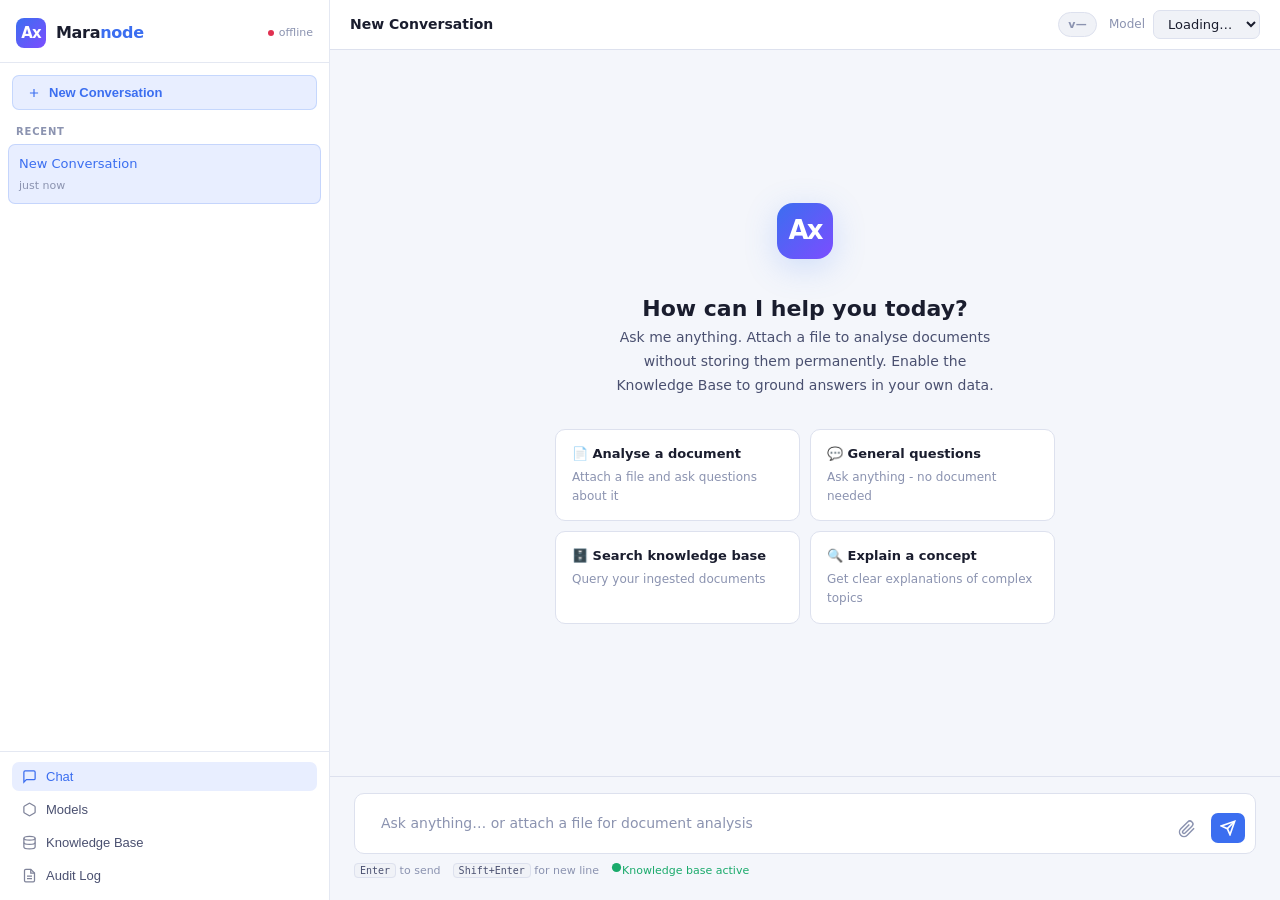
==== commit 8492ed93: "typo" ====
--- a/crates/maranode-api/src/ui/index.html
+++ b/crates/maranode-api/src/ui/index.html
@@ -547,7 +547,7 @@
 <aside id="sidebar">
   <div id="sidebar-brand">
     <div id="sidebar-logo">Ax</div>
-    <h1>Aeon<span>ix</span></h1>
+    <h1>Mara<span>node</span></h1>
     <div id="sidebar-status">
       <div id="status-dot"></div>
       <span id="status-text">…</span>
@@ -859,7 +859,8 @@
   tbody.innerHTML = '<tr><td colspan="7"><div class="empty-state"><p>Loading…</p></div></td></tr>';
 
   try {
-    const d = await (await apiFetch('/v1/models/details')).json();
+    const resp = await (await apiFetch('/v1/models/details')).json();
+    const d = Array.isArray(resp) ? resp : (resp.data || []);
 
     // split by type
     const llms   = d.filter(m => !m.model_type || m.model_type === 'llm');
